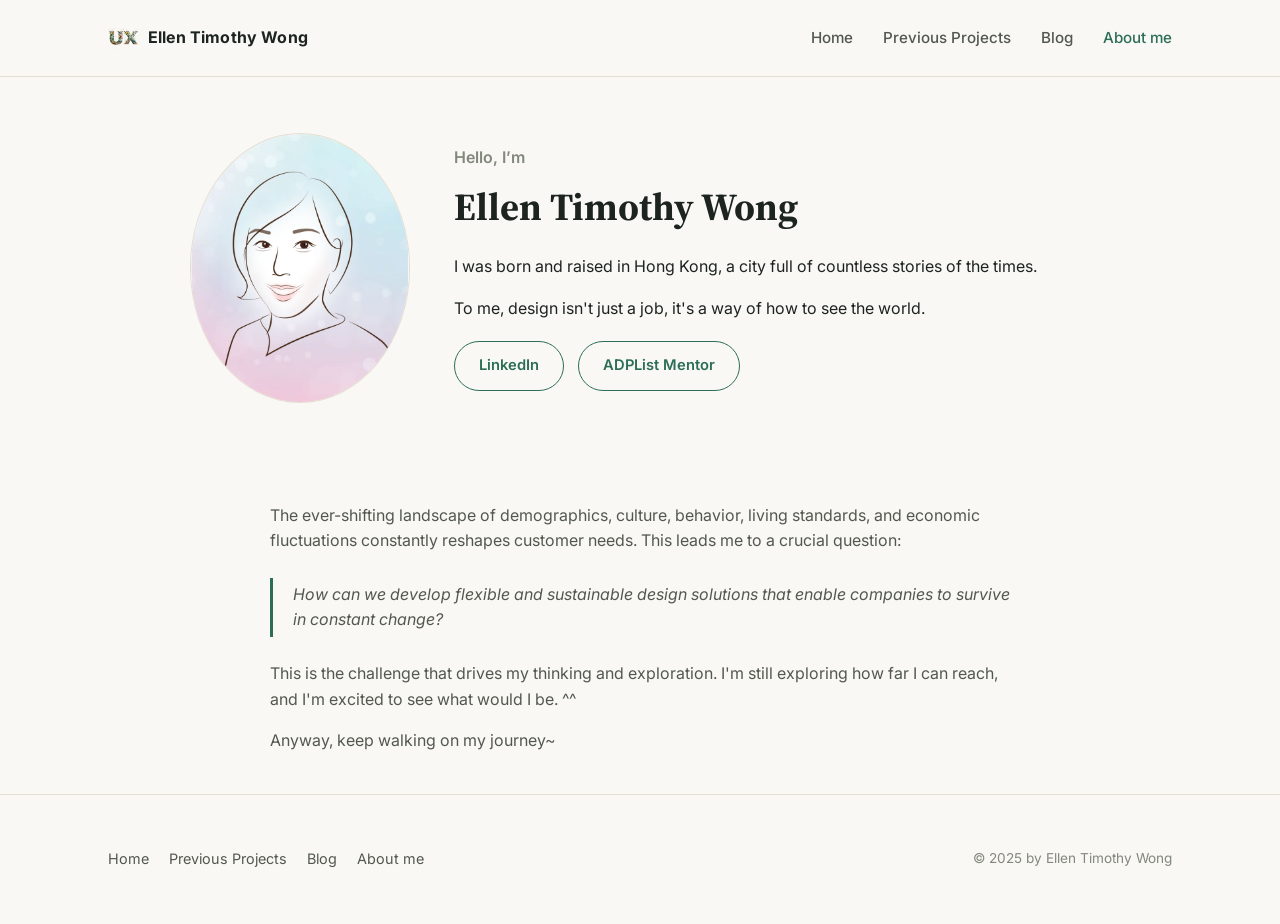
==== about.html @ ba53ab00 "Rebuild UX portfolio as static site for free GitHub Pages hosting Recreates the content and structur" ====
<!doctype html>
<html lang="en">
<head>
<meta charset="utf-8">
<meta name="viewport" content="width=device-width, initial-scale=1">
<title>About me — Ellen Timothy Wong</title>
<meta name="description" content="Hello, I'm Ellen Timothy Wong — UX Lead and Product Designer based in Hong Kong.">
<link rel="icon" href="assets/images/home/b53f86_a0198b83ae0848219d68e0c6fcc2b02c.png">
<link rel="stylesheet" href="styles.css">
</head>
<body>
<header class="site-header">
  <div class="wrap">
    <a class="brand" href="index.html"><img src="assets/images/home/b53f86_a0198b83ae0848219d68e0c6fcc2b02c.png" alt=""> Ellen Timothy Wong</a>
    <nav class="main-nav"><ul>
      <li><a href="index.html">Home</a></li>
<li><a href="previous-projects.html">Previous Projects</a></li>
<li><a href="blog.html">Blog</a></li>
<li><a href="about.html" class="active">About me</a></li>

    </ul></nav>
  </div>
</header>

<main>
  <section>
    <div class="wrap">
      <div class="about-hero">
        <img src="assets/images/about/b53f86_289a598f713044868aa3e4c9d0b4e3e5.jpg" alt="Ellen Timothy Wong">
        <div>
          <p style="color:var(--ink-faint);margin:0 0 6px;font-weight:600">Hello, I&rsquo;m</p>
          <h1>Ellen Timothy Wong</h1>
          <p>I was born and raised in Hong Kong, a city full of countless stories of the times.</p>
          <p>To me, design isn't just a job, it's a way of how to see the world.</p>
          <div class="link-row">
            <a class="btn btn-ghost" style="border-color:var(--accent);color:var(--accent)" href="https://www.linkedin.com/in/ellentw/" target="_blank" rel="noopener">LinkedIn</a>
            <a class="btn btn-ghost" style="border-color:var(--accent);color:var(--accent)" href="https://adplist.org/mentors/ellen-timothy-wong" target="_blank" rel="noopener">ADPList Mentor</a>
          </div>
        </div>
      </div>
    </div>
  </section>
  <section class="prose">
    <p>The ever-shifting landscape of demographics, culture, behavior, living standards, and economic fluctuations constantly reshapes customer needs. This leads me to a crucial question:</p>
    <blockquote>How can we develop flexible and sustainable design solutions that enable companies to survive in constant change?</blockquote>
    <p>This is the challenge that drives my thinking and exploration. I'm still exploring how far I can reach, and I'm excited to see what would I be. ^^</p>
    <p>Anyway, keep walking on my journey~</p>
  </section>
</main>
<footer class="site-footer">
  <div class="wrap">
    <nav><ul><li><a href="index.html">Home</a></li>
<li><a href="previous-projects.html">Previous Projects</a></li>
<li><a href="blog.html">Blog</a></li>
<li><a href="about.html">About me</a></li>
</ul></nav>
    <p class="copy">&copy; 2025 by Ellen Timothy Wong</p>
  </div>
</footer>
</body>
</html>
---- styles.css ----
/* Ellen Timothy Wong — UX Portfolio */

@import url('https://fonts.googleapis.com/css2?family=Inter:wght@400;500;600;700;800&family=Source+Serif+4:ital,opsz,wght@0,8..60,500;0,8..60,600;1,8..60,500&display=swap');

:root {
  --bg: #faf8f4;
  --bg-alt: #f1ede4;
  --surface: #ffffff;
  --ink: #1d2420;
  --ink-soft: #52584f;
  --ink-faint: #83887e;
  --accent: #2c6e58;
  --accent-dark: #1f4f3f;
  --accent-soft: #e6efe7;
  --border: #e4ded0;
  --radius: 14px;
  --shadow: 0 1px 2px rgba(29, 36, 32, 0.04), 0 8px 24px rgba(29, 36, 32, 0.06);
  --max: 1120px;
}

* { box-sizing: border-box; }

html { scroll-behavior: smooth; }

body {
  margin: 0;
  background: var(--bg);
  color: var(--ink);
  font-family: 'Inter', -apple-system, BlinkMacSystemFont, 'Segoe UI', sans-serif;
  line-height: 1.6;
  -webkit-font-smoothing: antialiased;
}

img { max-width: 100%; display: block; }

a { color: var(--accent); text-decoration: none; }
a:hover { color: var(--accent-dark); }

.serif { font-family: 'Source Serif 4', Georgia, serif; }

.wrap {
  max-width: var(--max);
  margin: 0 auto;
  padding: 0 28px;
}

/* ---------- Header ---------- */

.site-header {
  position: sticky;
  top: 0;
  z-index: 40;
  background: rgba(250, 248, 244, 0.92);
  backdrop-filter: blur(8px);
  border-bottom: 1px solid var(--border);
}

.site-header .wrap {
  display: flex;
  align-items: center;
  justify-content: space-between;
  height: 76px;
}

.brand {
  display: flex;
  align-items: center;
  gap: 10px;
  font-weight: 700;
  font-size: 1rem;
  color: var(--ink);
  letter-spacing: 0.01em;
}

.brand img { height: 30px; width: auto; }

.brand:hover { color: var(--ink); }

nav.main-nav ul {
  list-style: none;
  display: flex;
  gap: 30px;
  margin: 0;
  padding: 0;
}

nav.main-nav a {
  color: var(--ink-soft);
  font-weight: 500;
  font-size: 0.95rem;
}

nav.main-nav a:hover, nav.main-nav a.active { color: var(--accent); }

.nav-toggle { display: none; }

@media (max-width: 720px) {
  nav.main-nav ul {
    gap: 18px;
    flex-wrap: wrap;
    justify-content: flex-end;
  }
  .site-header .wrap { height: auto; padding: 16px 20px; flex-wrap: wrap; row-gap: 10px; }
}

/* ---------- Hero ---------- */

.hero {
  padding: 76px 0 56px;
  text-align: center;
}

.hero .eyebrow {
  display: flex;
  flex-wrap: wrap;
  gap: 10px;
  justify-content: center;
  margin-bottom: 22px;
}

.hero .eyebrow span {
  font-size: 0.78rem;
  letter-spacing: 0.06em;
  text-transform: uppercase;
  color: var(--accent-dark);
  background: var(--accent-soft);
  border: 1px solid #d3e4d8;
  padding: 5px 12px;
  border-radius: 999px;
}

.hero h1 {
  font-family: 'Source Serif 4', Georgia, serif;
  font-size: clamp(2.4rem, 5vw, 3.6rem);
  margin: 0 0 12px;
  letter-spacing: -0.01em;
}

.hero .role {
  font-size: 1.15rem;
  color: var(--ink-soft);
  max-width: 640px;
  margin: 0 auto;
}

/* ---------- Section shell ---------- */

section { padding: 56px 0; }

.section-head {
  display: flex;
  align-items: baseline;
  justify-content: space-between;
  gap: 16px;
  margin-bottom: 32px;
  flex-wrap: wrap;
}

.section-head h2 {
  font-family: 'Source Serif 4', Georgia, serif;
  font-size: 1.9rem;
  margin: 0;
}

.section-head p { color: var(--ink-faint); margin: 0; max-width: 46ch; }

/* ---------- Project cards ---------- */

.project-grid {
  display: grid;
  grid-template-columns: repeat(auto-fill, minmax(320px, 1fr));
  gap: 28px;
}

.project-card {
  background: var(--surface);
  border: 1px solid var(--border);
  border-radius: var(--radius);
  overflow: hidden;
  box-shadow: var(--shadow);
  display: flex;
  flex-direction: column;
  transition: transform 0.15s ease, box-shadow 0.15s ease;
}

.project-card:hover { transform: translateY(-3px); box-shadow: 0 4px 6px rgba(29,36,32,0.06), 0 16px 32px rgba(29,36,32,0.1); }

.project-card .thumb {
  aspect-ratio: 16 / 10;
  overflow: hidden;
  background: var(--bg-alt);
}

.project-card .thumb img { width: 100%; height: 100%; object-fit: cover; }

.project-card .body { padding: 22px 22px 24px; display: flex; flex-direction: column; gap: 10px; flex: 1; }

.project-card .client {
  font-size: 0.8rem;
  font-weight: 600;
  color: var(--accent);
  text-transform: uppercase;
  letter-spacing: 0.04em;
}

.project-card h3 {
  font-size: 1.1rem;
  margin: 0;
  line-height: 1.4;
  color: var(--ink);
}

.project-card .tasks {
  font-size: 0.85rem;
  color: var(--ink-faint);
  margin: 0;
}

.project-card .more {
  margin-top: auto;
  font-weight: 600;
  font-size: 0.9rem;
}

/* ---------- Testimonials ---------- */

.testimonial-grid {
  display: grid;
  grid-template-columns: repeat(auto-fill, minmax(300px, 1fr));
  gap: 24px;
}

.testimonial {
  background: var(--surface);
  border: 1px solid var(--border);
  border-radius: var(--radius);
  padding: 26px;
  display: flex;
  flex-direction: column;
  gap: 16px;
}

.testimonial blockquote {
  margin: 0;
  font-size: 0.96rem;
  color: var(--ink-soft);
}

.testimonial .who {
  display: flex;
  align-items: center;
  gap: 12px;
  margin-top: auto;
}

.testimonial .who img {
  width: 44px;
  height: 44px;
  border-radius: 50%;
  object-fit: cover;
  flex-shrink: 0;
}

.testimonial .who .name { font-weight: 600; font-size: 0.92rem; }
.testimonial .who .role { font-size: 0.8rem; color: var(--ink-faint); }
.testimonial .who .ctx { font-size: 0.76rem; color: var(--ink-faint); margin-top: 2px; }

/* ---------- Background / bio ---------- */

.bio-block { max-width: 72ch; }
.bio-block p { color: var(--ink-soft); }

.logo-strip {
  display: grid;
  grid-template-columns: repeat(auto-fit, minmax(120px, 1fr));
  gap: 24px;
  align-items: center;
  margin-top: 36px;
}

.logo-strip img {
  max-height: 34px;
  width: auto;
  margin: 0 auto;
  filter: grayscale(1);
  opacity: 0.6;
}

/* ---------- CTA ---------- */

.cta-band {
  background: var(--accent-dark);
  color: #fff;
  border-radius: 20px;
  padding: 48px 40px;
  text-align: center;
}

.cta-band h2 { color: #fff; margin: 0 0 10px; font-family: 'Source Serif 4', Georgia, serif; font-size: 1.8rem; }
.cta-band p { color: #d6e6dd; margin: 0 0 24px; }

.btn-row { display: flex; gap: 14px; justify-content: center; flex-wrap: wrap; }

.btn {
  display: inline-block;
  padding: 12px 24px;
  border-radius: 999px;
  font-weight: 600;
  font-size: 0.92rem;
  border: 1px solid transparent;
}

.btn-primary { background: #fff; color: var(--accent-dark); }
.btn-primary:hover { background: #eef4f0; color: var(--accent-dark); }

.btn-ghost { border-color: rgba(255,255,255,0.5); color: #fff; }
.btn-ghost:hover { border-color: #fff; color: #fff; background: rgba(255,255,255,0.08); }

/* ---------- Footer ---------- */

footer.site-footer {
  border-top: 1px solid var(--border);
  padding: 40px 0;
  margin-top: 40px;
}

footer.site-footer .wrap {
  display: flex;
  justify-content: space-between;
  align-items: center;
  flex-wrap: wrap;
  gap: 16px;
}

footer.site-footer nav ul {
  list-style: none;
  display: flex;
  gap: 20px;
  padding: 0;
  margin: 0;
  flex-wrap: wrap;
}

footer.site-footer nav a { color: var(--ink-soft); font-size: 0.9rem; }
footer.site-footer .copy { color: var(--ink-faint); font-size: 0.85rem; }

/* ---------- Case study / post pages ---------- */

.page-header {
  padding: 52px 0 32px;
  border-bottom: 1px solid var(--border);
}

.page-header .client {
  font-size: 0.85rem;
  font-weight: 600;
  color: var(--accent);
  text-transform: uppercase;
  letter-spacing: 0.05em;
  margin-bottom: 12px;
}

.page-header h1 {
  font-family: 'Source Serif 4', Georgia, serif;
  font-size: clamp(1.8rem, 4vw, 2.6rem);
  margin: 0 0 16px;
  line-height: 1.25;
}

.page-header .tasks {
  color: var(--ink-soft);
  font-size: 0.95rem;
}

.hero-image {
  margin: 36px 0 0;
  border-radius: var(--radius);
  overflow: hidden;
  border: 1px solid var(--border);
}

.prose { max-width: 74ch; margin: 0 auto; padding: 44px 0 0; }

.prose h2 {
  font-family: 'Source Serif 4', Georgia, serif;
  font-size: 1.5rem;
  margin: 44px 0 14px;
}

.prose h3 {
  font-size: 1.1rem;
  margin: 28px 0 8px;
  color: var(--ink);
}

.prose p { color: var(--ink-soft); margin: 0 0 16px; }

.prose ul, .prose ol { color: var(--ink-soft); padding-left: 22px; margin: 0 0 16px; }
.prose li { margin-bottom: 6px; }

.prose blockquote {
  border-left: 3px solid var(--accent);
  margin: 24px 0;
  padding: 4px 0 4px 20px;
  color: var(--ink-soft);
  font-style: italic;
}

.gallery {
  display: grid;
  grid-template-columns: repeat(auto-fill, minmax(260px, 1fr));
  gap: 16px;
  margin: 44px auto 0;
  max-width: var(--max);
}

.gallery img {
  width: 100%;
  border-radius: 10px;
  border: 1px solid var(--border);
  object-fit: cover;
}

.back-link {
  display: inline-block;
  margin: 40px auto 0;
  font-weight: 600;
}

.center-wrap { max-width: var(--max); margin: 0 auto; padding: 0 28px; }

/* ---------- Blog list ---------- */

.post-list { display: flex; flex-direction: column; gap: 0; max-width: 76ch; margin: 0 auto; }

.post-row {
  display: block;
  padding: 26px 0;
  border-bottom: 1px solid var(--border);
}

.post-row .meta {
  font-size: 0.8rem;
  color: var(--ink-faint);
  display: flex;
  gap: 10px;
  margin-bottom: 8px;
  flex-wrap: wrap;
}

.post-row .tag {
  background: var(--accent-soft);
  color: var(--accent-dark);
  padding: 2px 9px;
  border-radius: 999px;
  font-weight: 600;
}

.post-row h3 { margin: 0 0 8px; font-size: 1.2rem; color: var(--ink); }
.post-row p { margin: 0; color: var(--ink-soft); font-size: 0.95rem; }

/* ---------- About page ---------- */

.about-hero {
  display: grid;
  grid-template-columns: 220px 1fr;
  gap: 44px;
  align-items: center;
  max-width: 900px;
  margin: 0 auto;
}

.about-hero img {
  border-radius: 50%;
  border: 1px solid var(--border);
}

.about-hero h1 {
  font-family: 'Source Serif 4', Georgia, serif;
  font-size: clamp(1.8rem, 4vw, 2.4rem);
  margin: 0 0 14px;
}

@media (max-width: 620px) {
  .about-hero { grid-template-columns: 1fr; text-align: center; }
  .about-hero img { width: 160px; margin: 0 auto; }
}

.link-row { display: flex; gap: 14px; margin-top: 20px; flex-wrap: wrap; }
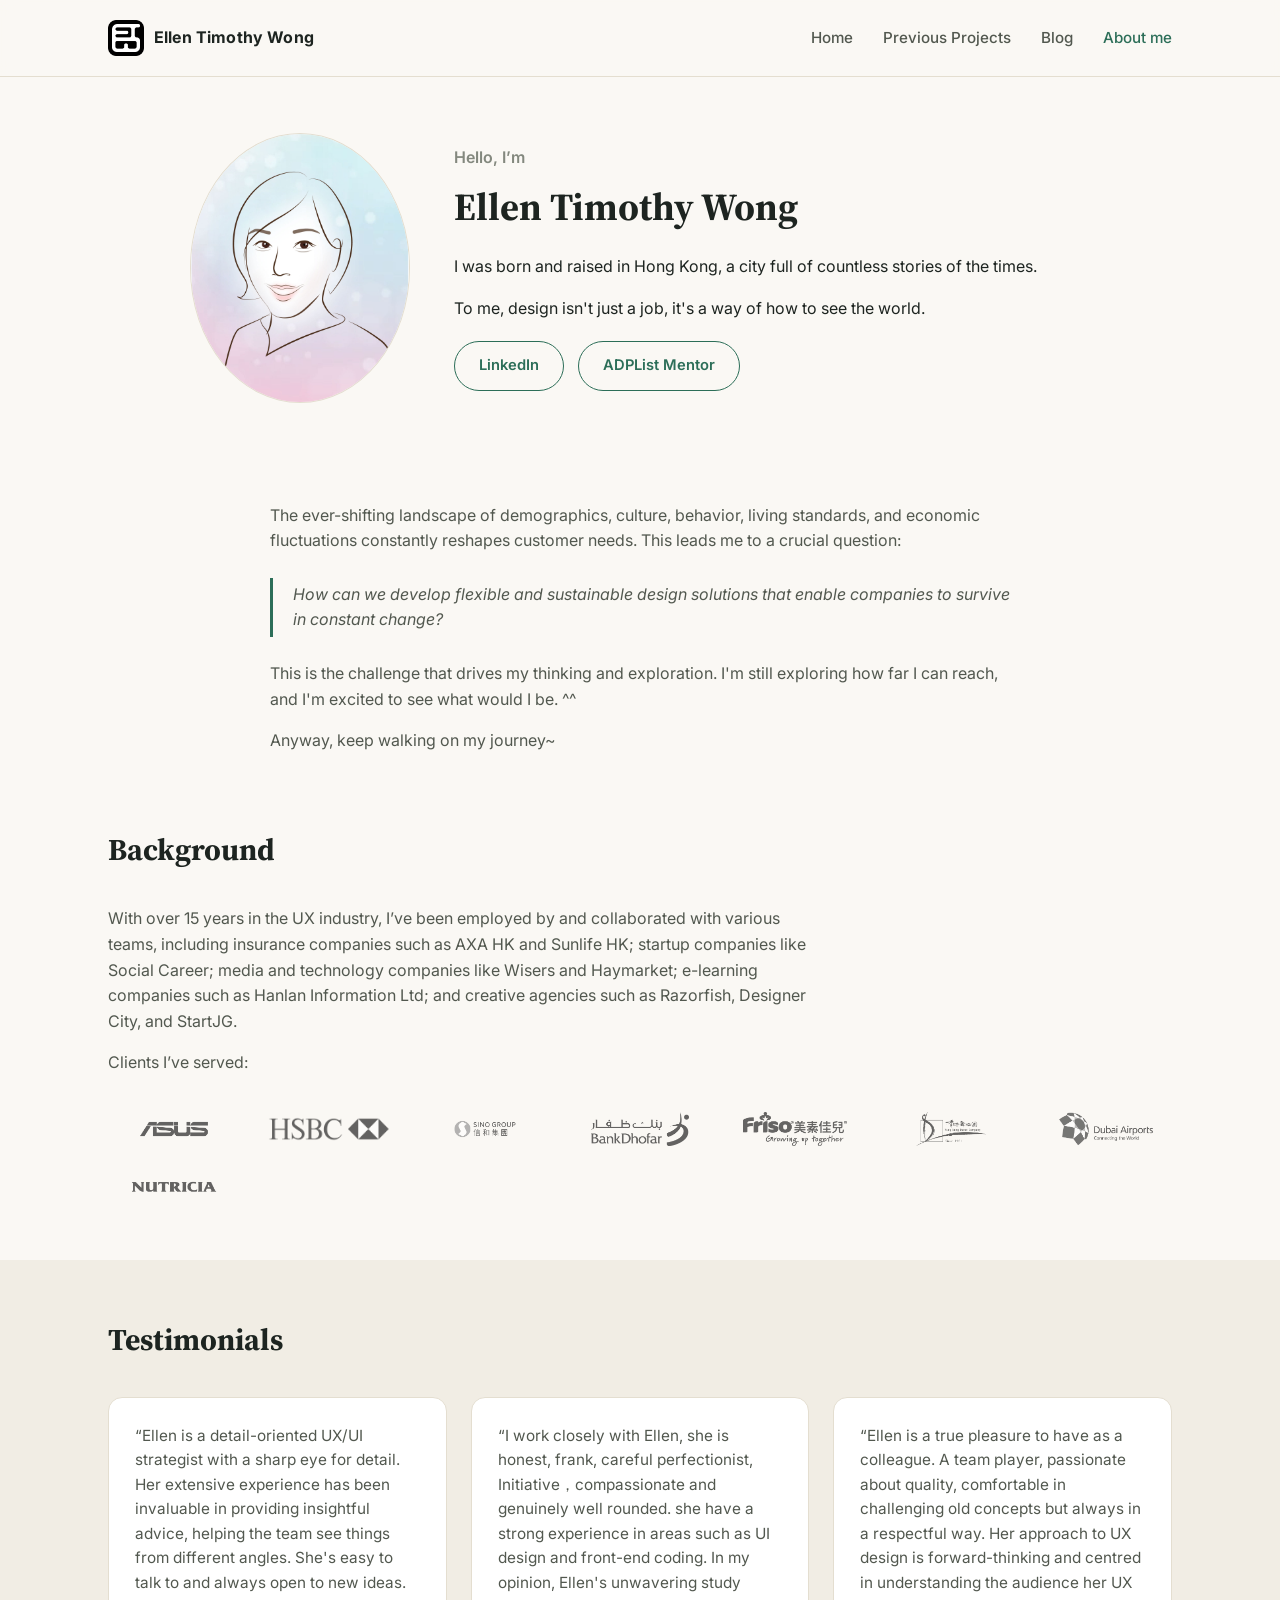
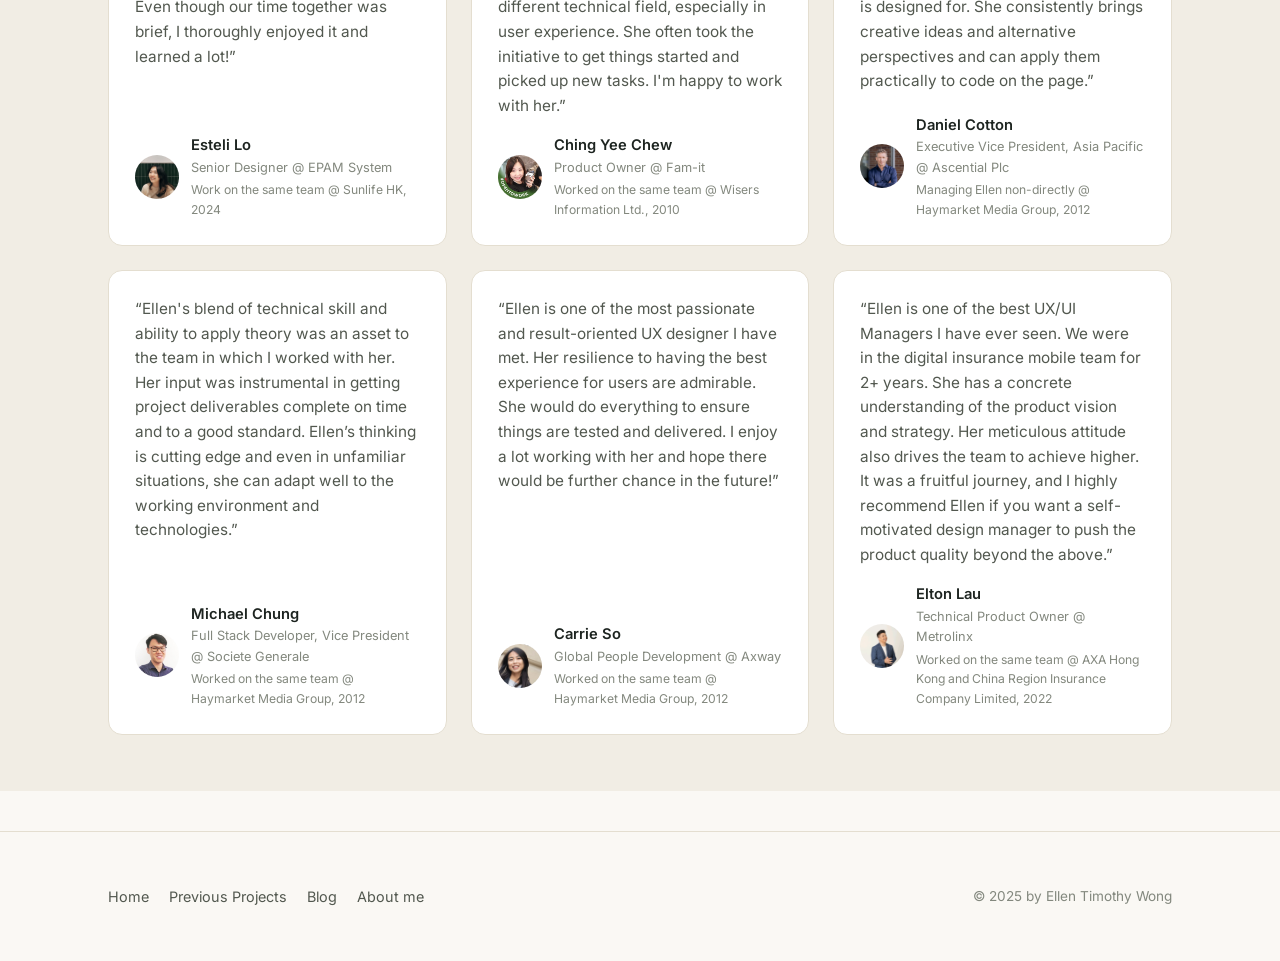
==== commit 51a6de57: "Rebuild home as split-screen layout; add new logo Home page becomes a full-viewport 10-column split " ====
--- a/about.html
+++ b/about.html
@@ -5,13 +5,13 @@
 <meta name="viewport" content="width=device-width, initial-scale=1">
 <title>About me — Ellen Timothy Wong</title>
 <meta name="description" content="Hello, I'm Ellen Timothy Wong — UX Lead and Product Designer based in Hong Kong.">
-<link rel="icon" href="assets/images/home/b53f86_a0198b83ae0848219d68e0c6fcc2b02c.png">
+<link rel="icon" href="assets/images/logo/logo.png">
 <link rel="stylesheet" href="styles.css">
 </head>
 <body>
 <header class="site-header">
   <div class="wrap">
-    <a class="brand" href="index.html"><img src="assets/images/home/b53f86_a0198b83ae0848219d68e0c6fcc2b02c.png" alt=""> Ellen Timothy Wong</a>
+    <a class="brand" href="index.html"><img src="assets/images/logo/logo.png" alt=""> Ellen Timothy Wong</a>
     <nav class="main-nav"><ul>
       <li><a href="index.html">Home</a></li>
 <li><a href="previous-projects.html">Previous Projects</a></li>
@@ -28,13 +28,13 @@
       <div class="about-hero">
         <img src="assets/images/about/b53f86_289a598f713044868aa3e4c9d0b4e3e5.jpg" alt="Ellen Timothy Wong">
         <div>
-          <p style="color:var(--ink-faint);margin:0 0 6px;font-weight:600">Hello, I&rsquo;m</p>
+          <p class="eyebrow-label">Hello, I&rsquo;m</p>
           <h1>Ellen Timothy Wong</h1>
           <p>I was born and raised in Hong Kong, a city full of countless stories of the times.</p>
           <p>To me, design isn't just a job, it's a way of how to see the world.</p>
           <div class="link-row">
-            <a class="btn btn-ghost" style="border-color:var(--accent);color:var(--accent)" href="https://www.linkedin.com/in/ellentw/" target="_blank" rel="noopener">LinkedIn</a>
-            <a class="btn btn-ghost" style="border-color:var(--accent);color:var(--accent)" href="https://adplist.org/mentors/ellen-timothy-wong" target="_blank" rel="noopener">ADPList Mentor</a>
+            <a class="btn btn-outline" href="https://www.linkedin.com/in/ellentw/" target="_blank" rel="noopener">LinkedIn</a>
+            <a class="btn btn-outline" href="https://adplist.org/mentors/ellen-timothy-wong" target="_blank" rel="noopener">ADPList Mentor</a>
           </div>
         </div>
       </div>
@@ -45,6 +45,100 @@
     <blockquote>How can we develop flexible and sustainable design solutions that enable companies to survive in constant change?</blockquote>
     <p>This is the challenge that drives my thinking and exploration. I'm still exploring how far I can reach, and I'm excited to see what would I be. ^^</p>
     <p>Anyway, keep walking on my journey~</p>
+  </section>
+
+  <section id="background">
+    <div class="wrap">
+      <div class="section-head"><h2>Background</h2></div>
+      <div class="bio-block">
+        <p>With over 15 years in the UX industry, I&rsquo;ve been employed by and collaborated with various teams, including insurance companies such as AXA HK and Sunlife HK; startup companies like Social Career; media and technology companies like Wisers and Haymarket; e-learning companies such as Hanlan Information Ltd; and creative agencies such as Razorfish, Designer City, and StartJG.</p>
+        <p>Clients I&rsquo;ve served:</p>
+      </div>
+      <div class="logo-strip">
+      <img src="assets/images/home/b53f86_54fc441d8a3f4e67a58def4b0f7df1f1.png" alt="ASUS" loading="lazy">
+      <img src="assets/images/home/b53f86_7603992903dd45faa028cbf52e5f4ffd.png" alt="HSBC" loading="lazy">
+      <img src="assets/images/home/b53f86_c19293a89fbf47ae852b85b80c5c8904.png" alt="Sino Group" loading="lazy">
+      <img src="assets/images/home/b53f86_c8cd9b7e0dab4da99bd2dc2da1934ebd.png" alt="BankDhofar" loading="lazy">
+      <img src="assets/images/home/b53f86_2b802264cbfb40149784b684e54583e6.png" alt="Friso" loading="lazy">
+      <img src="assets/images/home/b53f86_b63604b4c65f4b48b2992eada60c16bd.png" alt="Hong Kong Dance Company" loading="lazy">
+      <img src="assets/images/home/b53f86_01a44a2046bb4c0b84d632562392ccaa.png" alt="Dubai Airports" loading="lazy">
+      <img src="assets/images/home/b53f86_1e0cc1ab86394acf911649f8331d4310.png" alt="Nutricia" loading="lazy">
+      </div>
+    </div>
+  </section>
+
+  <section id="testimonials" class="section-tint">
+    <div class="wrap">
+      <div class="section-head"><h2>Testimonials</h2></div>
+      <div class="testimonial-grid">
+      <div class="testimonial">
+        <blockquote>&ldquo;Ellen is a detail-oriented UX/UI strategist with a sharp eye for detail. Her extensive experience has been invaluable in providing insightful advice, helping the team see things from different angles. She's easy to talk to and always open to new ideas. Even though our time together was brief, I thoroughly enjoyed it and learned a lot!&rdquo;</blockquote>
+        <div class="who">
+          <img src="assets/images/home/b53f86_8b87b69a48bd4ab1b61dafe7fd70d795.jpeg" alt="Esteli Lo">
+          <div>
+            <div class="name">Esteli Lo</div>
+            <div class="role">Senior Designer @ EPAM System</div>
+            <div class="ctx">Work on the same team @ Sunlife HK, 2024</div>
+          </div>
+        </div>
+      </div>
+      <div class="testimonial">
+        <blockquote>&ldquo;I work closely with Ellen, she is honest, frank, careful perfectionist, Initiative，compassionate and genuinely well rounded. she have a strong experience in areas such as UI design and front-end coding. In my opinion, Ellen's unwavering study different technical field, especially in user experience. She often took the initiative to get things started and picked up new tasks. I'm happy to work with her.&rdquo;</blockquote>
+        <div class="who">
+          <img src="assets/images/home/b53f86_a820b68172874fb8a241d5cd89f8101d.jpg" alt="Ching Yee Chew">
+          <div>
+            <div class="name">Ching Yee Chew</div>
+            <div class="role">Product Owner @ Fam-it</div>
+            <div class="ctx">Worked on the same team @ Wisers Information Ltd., 2010</div>
+          </div>
+        </div>
+      </div>
+      <div class="testimonial">
+        <blockquote>&ldquo;Ellen is a true pleasure to have as a colleague. A team player, passionate about quality, comfortable in challenging old concepts but always in a respectful way. Her approach to UX design is forward-thinking and centred in understanding the audience her UX is designed for. She consistently brings creative ideas and alternative perspectives and can apply them practically to code on the page.&rdquo;</blockquote>
+        <div class="who">
+          <img src="assets/images/home/b53f86_bbfd4b59b7174b78aa55f4ef027ac610.jpeg" alt="Daniel Cotton">
+          <div>
+            <div class="name">Daniel Cotton</div>
+            <div class="role">Executive Vice President, Asia Pacific @ Ascential Plc</div>
+            <div class="ctx">Managing Ellen non-directly @ Haymarket Media Group, 2012</div>
+          </div>
+        </div>
+      </div>
+      <div class="testimonial">
+        <blockquote>&ldquo;Ellen's blend of technical skill and ability to apply theory was an asset to the team in which I worked with her. Her input was instrumental in getting project deliverables complete on time and to a good standard. Ellen’s thinking is cutting edge and even in unfamiliar situations, she can adapt well to the working environment and technologies.&rdquo;</blockquote>
+        <div class="who">
+          <img src="assets/images/home/b53f86_fd244af2f2da4c0d9dbc7956914a80d1.jpeg" alt="Michael Chung">
+          <div>
+            <div class="name">Michael Chung</div>
+            <div class="role">Full Stack Developer, Vice President @ Societe Generale</div>
+            <div class="ctx">Worked on the same team @ Haymarket Media Group, 2012</div>
+          </div>
+        </div>
+      </div>
+      <div class="testimonial">
+        <blockquote>&ldquo;Ellen is one of the most passionate and result-oriented UX designer I have met. Her resilience to having the best experience for users are admirable. She would do everything to ensure things are tested and delivered. I enjoy a lot working with her and hope there would be further chance in the future!&rdquo;</blockquote>
+        <div class="who">
+          <img src="assets/images/home/b53f86_ceb49a70ee324f07bcd4fa211ee2adaf.jpeg" alt="Carrie So">
+          <div>
+            <div class="name">Carrie So</div>
+            <div class="role">Global People Development @ Axway</div>
+            <div class="ctx">Worked on the same team @ Haymarket Media Group, 2012</div>
+          </div>
+        </div>
+      </div>
+      <div class="testimonial">
+        <blockquote>&ldquo;Ellen is one of the best UX/UI Managers I have ever seen. We were in the digital insurance mobile team for 2+ years. She has a concrete understanding of the product vision and strategy. Her meticulous attitude also drives the team to achieve higher. It was a fruitful journey, and I highly recommend Ellen if you want a self-motivated design manager to push the product quality beyond the above.&rdquo;</blockquote>
+        <div class="who">
+          <img src="assets/images/home/b53f86_a50cc11e44f9413a87ca361932cbb19d.jpeg" alt="Elton Lau">
+          <div>
+            <div class="name">Elton Lau</div>
+            <div class="role">Technical Product Owner @ Metrolinx</div>
+            <div class="ctx">Worked on the same team @ AXA Hong Kong and China Region Insurance Company Limited, 2022</div>
+          </div>
+        </div>
+      </div>
+      </div>
+    </div>
   </section>
 </main>
 <footer class="site-footer">
--- a/styles.css
+++ b/styles.css
@@ -1,6 +1,6 @@
 /* Ellen Timothy Wong — UX Portfolio */
 
-@import url('https://fonts.googleapis.com/css2?family=Inter:wght@400;500;600;700;800&family=Source+Serif+4:ital,opsz,wght@0,8..60,500;0,8..60,600;1,8..60,500&display=swap');
+@import url('https://fonts.googleapis.com/css2?family=DM+Sans:opsz,wght@9..40,400;9..40,500;9..40,700&family=Gochi+Hand&family=Inter:wght@400;500;600;700;800&family=Source+Serif+4:ital,opsz,wght@0,8..60,500;0,8..60,600;1,8..60,500&display=swap');
 
 :root {
   --bg: #faf8f4;
@@ -16,6 +16,39 @@
   --radius: 14px;
   --shadow: 0 1px 2px rgba(29, 36, 32, 0.04), 0 8px 24px rgba(29, 36, 32, 0.06);
   --max: 1120px;
+
+  /* Home layout: 10-column grid, 64px margin, 32px gutter */
+  --grid-cols: 10;
+  --grid-margin: 64px;
+  --grid-gutter: 32px;
+  --link: #5f9ea0;
+  --display: 'Gochi Hand', 'Bradley Hand', cursive;
+  --sans: 'Google Sans', 'Product Sans', 'DM Sans', 'Inter', -apple-system, BlinkMacSystemFont, 'Segoe UI', sans-serif;
+
+  /* Type scale — change these, not the rules that consume them */
+  --fs-display: clamp(2.5rem, 4.2vw, 4rem); /* name, tops out at 64px */
+  --fs-body-lg: 18px;                       /* tagline */
+  --fs-body: 17px;                          /* nav, card titles */
+  --fs-meta: 15px;                          /* supporting lines */
+  --fs-label: 13px;                         /* uppercase eyebrows */
+
+  /* Spacing scale, 8px base. Use these instead of loose pixel values. */
+  --space-2: 8px;
+  --space-3: 12px;
+  --space-4: 16px;
+  --space-5: 24px;
+  --space-6: 32px;
+  --space-7: 40px;
+  --space-8: 48px;
+  --space-9: 64px;
+
+  /* Page frame: the top inset matches --grid-margin so the logo sits on a
+     square corner with the left edge of the name below it. */
+  --space-frame: var(--grid-margin);
+
+  /* Rail scroll: one full pass of a card set. Higher = slower. */
+  --rail-duration-a: 100s;
+  --rail-duration-b: 120s;
 }
 
 * { box-sizing: border-box; }
@@ -72,7 +105,7 @@
   letter-spacing: 0.01em;
 }
 
-.brand img { height: 30px; width: auto; }
+.brand img { height: 36px; width: auto; }
 
 .brand:hover { color: var(--ink); }
 
@@ -143,6 +176,11 @@
   margin: 0 auto;
 }
 
+/* Left-aligned, tighter hero for list pages (Blog, Previous Projects, ...) */
+.hero-compact { padding: 52px 0 8px; text-align: left; }
+.hero-compact h1 { font-size: 2.2rem; }
+.hero-compact .role { margin: 0; }
+
 /* ---------- Section shell ---------- */
 
 section { padding: 56px 0; }
@@ -316,6 +354,15 @@
 .btn-ghost { border-color: rgba(255,255,255,0.5); color: #fff; }
 .btn-ghost:hover { border-color: #fff; color: #fff; background: rgba(255,255,255,0.08); }
 
+/* Ghost button on a light ground */
+.btn-outline { border-color: var(--accent); color: var(--accent); }
+.btn-outline:hover { border-color: var(--accent-dark); color: var(--accent-dark); background: var(--accent-soft); }
+
+/* ---------- Section utilities ---------- */
+
+.section-tint { background: var(--bg-alt); }
+.eyebrow-label { color: var(--ink-faint); margin: 0 0 6px; font-weight: 600; }
+
 /* ---------- Footer ---------- */
 
 footer.site-footer {
@@ -421,11 +468,31 @@
   object-fit: cover;
 }
 
+.gallery figure {
+  margin: 0;
+}
+
+.gallery figure img {
+  aspect-ratio: 4 / 3;
+}
+
+.gallery figcaption {
+  margin-top: 8px;
+  font-size: 0.9rem;
+  color: var(--ink-soft);
+}
+
 .back-link {
   display: inline-block;
   margin: 40px auto 0;
   font-weight: 600;
 }
+
+/* Row that centres the "back" link at the foot of a case study or post */
+.back-row { text-align: center; }
+.back-row.is-spaced { padding-bottom: 40px; }
+
+.note-row { margin-top: 40px; }
 
 .center-wrap { max-width: var(--max); margin: 0 auto; padding: 0 28px; }
 
@@ -487,3 +554,275 @@
 }
 
 .link-row { display: flex; gap: 14px; margin-top: 20px; flex-wrap: wrap; }
+
+/* ================================================================
+   Home — split screen
+   Left  : columns 1–5   name / tagline / nav
+   Right : columns 7–10  two rails of slowly scrolling project cards
+   ================================================================ */
+
+body.home {
+  background: var(--surface);
+  font-family: var(--sans);
+  font-size: var(--fs-body);
+  /* The tinted panel stops at the viewport edge, but guard the axis anyway.
+     Vertical scroll stays available so a zoomed-in viewport is never trapped. */
+  overflow-x: hidden;
+}
+
+.home-split {
+  display: grid;
+  grid-template-columns: repeat(var(--grid-cols), 1fr);
+  /* One row, pinned to the viewport, so the tall rails are clipped
+     rather than stretching the row to their full content height. */
+  grid-template-rows: minmax(0, 1fr);
+  column-gap: var(--grid-gutter);
+  padding: 0 var(--grid-margin);
+  height: 100vh;
+  height: 100dvh;
+}
+
+.home-intro,
+.home-rail { min-height: 0; }
+
+/* ---------- Left ---------- */
+
+/* Logo and intro share the left cell: one pinned to the top of the
+   viewport, the other sitting low, so the column reads as a single edge. */
+.home-logo {
+  /* Explicit block: as a grid item this is blockified anyway, but in the
+     stacked mobile layout an inline <a> would drop the top padding. */
+  display: inline-block;
+  grid-column: 1 / span 2;
+  grid-row: 1;
+  align-self: start;
+  padding-top: var(--space-frame);
+  line-height: 0;
+}
+
+.home-logo img {
+  /* 52px: below ~48 the mark's inner counters start closing up; much above
+     this a solid-black mark out-weighs the light display type beside it. */
+  height: 52px;
+  width: auto;
+  transition: opacity 0.15s ease;
+}
+
+.home-logo:hover img { opacity: 0.75; }
+
+.home-logo:focus-visible {
+  outline: 2px solid var(--link);
+  outline-offset: 4px;
+  border-radius: 4px;
+}
+
+.home-intro {
+  grid-column: 1 / span 5;
+  grid-row: 1;
+  align-self: end;
+  /* Sits low, but never tighter than the frame or looser than 128px. */
+  padding-bottom: clamp(var(--space-9), 12vh, 128px);
+}
+
+.home-name {
+  font-family: var(--display);
+  font-weight: 400;
+  font-size: var(--fs-display);
+  line-height: 1.15;
+  margin: 0 0 var(--space-3);
+  color: var(--ink);
+}
+
+.home-role {
+  font-size: var(--fs-meta);
+  line-height: 1.4;
+  letter-spacing: 0.01em;
+  /* --ink-faint is only 3.6:1 on white and fails AA for body-size text. */
+  color: var(--ink-soft);
+  margin: 0 0 var(--space-6);
+}
+
+.home-tagline {
+  font-size: var(--fs-body-lg);
+  line-height: 1.55;
+  color: var(--ink);
+  margin: 0 0 var(--space-8);
+  max-width: 46em; /* caps line length on ultra-wide screens */
+}
+
+.home-nav ul {
+  list-style: none;
+  display: flex;
+  flex-wrap: wrap;
+  gap: var(--space-8);
+  margin: 0;
+  padding: 0;
+}
+
+.home-nav a {
+  font-size: var(--fs-body);
+  letter-spacing: 0.03em;
+  text-transform: uppercase;
+  color: var(--link);
+}
+
+.home-nav a:hover,
+.home-nav a:focus-visible {
+  color: var(--link);
+  text-decoration: underline;
+  text-underline-offset: 5px;
+}
+
+.home-nav a[aria-current='page'] { font-weight: 700; }
+
+/* ---------- Right ---------- */
+
+.home-rail {
+  grid-column: 7 / span 4;
+  position: relative;
+  display: grid;
+  grid-template-columns: repeat(2, 1fr);
+  column-gap: var(--grid-gutter);
+}
+
+/* Tinted panel bleeding off the right edge of the viewport */
+.home-rail::before {
+  content: '';
+  position: absolute;
+  top: 0;
+  bottom: 0;
+  left: calc(var(--grid-gutter) * -2);
+  right: calc(var(--grid-margin) * -1);
+  background: var(--bg-alt);
+  z-index: 0;
+}
+
+.rail-col {
+  position: relative;
+  z-index: 1;
+  height: 100%;
+  overflow: hidden;
+}
+
+.rail-track {
+  display: flex;
+  flex-direction: column;
+}
+
+.rail-set {
+  display: flex;
+  flex-direction: column;
+  gap: var(--grid-gutter);
+  padding-bottom: var(--grid-gutter); /* must equal gap: it forms the loop seam */
+}
+
+/* Two identical sets stacked, so -50% lands exactly on the seam. */
+.rail-col.is-looping .rail-track {
+  animation: rail-scroll var(--rail-duration) linear infinite;
+  animation-delay: var(--rail-delay, 0s);
+  will-change: transform;
+}
+
+/* Slightly different speeds keep the two columns from marching in step. */
+.rail-col-a { --rail-duration: var(--rail-duration-a); }
+.rail-col-b { --rail-duration: var(--rail-duration-b); --rail-delay: -30s; }
+
+@keyframes rail-scroll {
+  from { transform: translateY(0); }
+  to   { transform: translateY(-50%); }
+}
+
+/* Let people stop the drift to read or click a card */
+.home-rail:hover .rail-track,
+.home-rail:focus-within .rail-track { animation-play-state: paused; }
+
+.rail-card {
+  background: var(--surface);
+  border-radius: 10px;
+  overflow: hidden;
+  box-shadow: 0 1px 2px rgba(29, 36, 32, 0.05), 0 6px 18px rgba(29, 36, 32, 0.06);
+  display: block;
+  transition: transform 0.15s ease, box-shadow 0.15s ease;
+}
+
+.rail-card:hover { transform: translateY(-2px); box-shadow: 0 4px 8px rgba(29,36,32,0.07), 0 14px 30px rgba(29,36,32,0.11); }
+
+.rail-card:focus-visible {
+  outline: 2px solid var(--link);
+  outline-offset: 3px;
+}
+
+.rail-card .thumb { aspect-ratio: 16 / 10; background: var(--bg-alt); }
+.rail-card .thumb img { width: 100%; height: 100%; object-fit: cover; }
+
+.rail-card .body { padding: var(--space-4) var(--space-4) var(--space-5); display: flex; flex-direction: column; gap: var(--space-2); }
+
+.rail-card .client {
+  font-size: var(--fs-label);
+  font-weight: 600;
+  color: var(--accent);
+  text-transform: uppercase;
+  letter-spacing: 0.05em;
+}
+
+.rail-card h2 {
+  font-size: var(--fs-body);
+  font-weight: 700;
+  line-height: 1.35;
+  margin: 0;
+  color: var(--ink);
+}
+
+.rail-card .tasks { font-size: var(--fs-meta); line-height: 1.4; color: var(--ink-faint); margin: 0; }
+.rail-card .more { font-size: var(--fs-meta); font-weight: 500; color: var(--accent); margin-top: 4px; }
+
+/* ---------- Home: laptop widths ----------
+   Keep the 10-column grid, but give the rails two more columns so the
+   card titles don't shred into six-line stacks. */
+
+@media (min-width: 901px) and (max-width: 1280px) {
+  :root {
+    --grid-margin: 40px;
+    --fs-display: clamp(1.75rem, 3.3vw, 2.75rem);
+  }
+  .home-intro { grid-column: 1 / span 4; }
+  .home-rail { grid-column: 6 / span 5; }
+  .home-nav ul { gap: 18px 26px; }
+}
+
+/* ---------- Home: narrow screens ---------- */
+
+@media (max-width: 900px) {
+  .home-split {
+    display: block;
+    height: auto;
+    padding: 0 24px 56px;
+  }
+
+  .home-logo { padding-top: var(--space-6); }
+  .home-logo img { height: 44px; }
+
+  .home-intro { padding: var(--space-6) 0 var(--space-7); }
+  .home-role { margin-bottom: var(--space-5); }
+  .home-tagline { margin-bottom: var(--space-6); }
+  .home-nav ul { gap: var(--space-5) var(--space-6); }
+
+  .home-rail {
+    display: grid;
+    grid-template-columns: repeat(auto-fill, minmax(260px, 1fr));
+    gap: 24px;
+    overflow: visible;
+  }
+
+  .home-rail::before { display: none; }
+
+  .rail-col { height: auto; overflow: visible; }
+  .rail-col.is-looping .rail-track { animation: none; }
+  .rail-set { padding-bottom: 24px; }
+  .rail-set[aria-hidden='true'] { display: none; }
+}
+
+@media (prefers-reduced-motion: reduce) {
+  .rail-col.is-looping .rail-track { animation: none; }
+  .rail-col { overflow-y: auto; }
+}
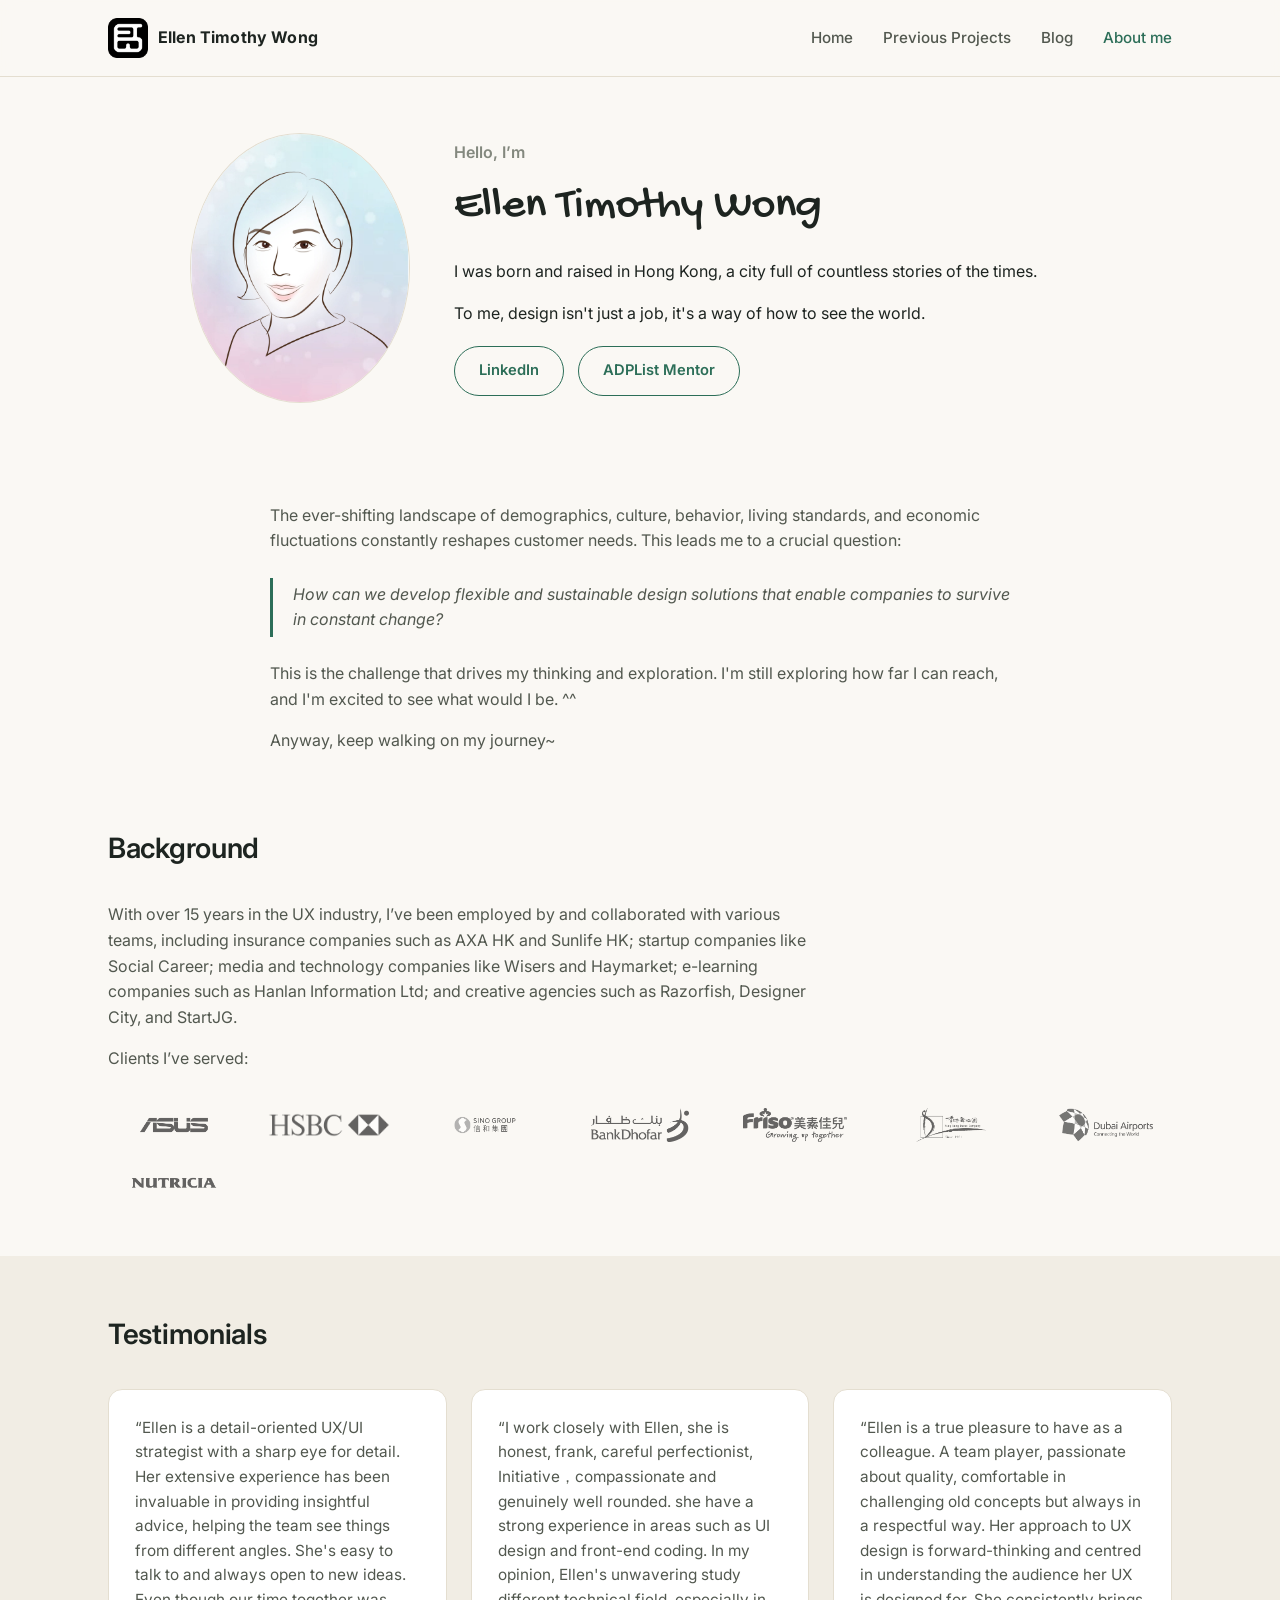
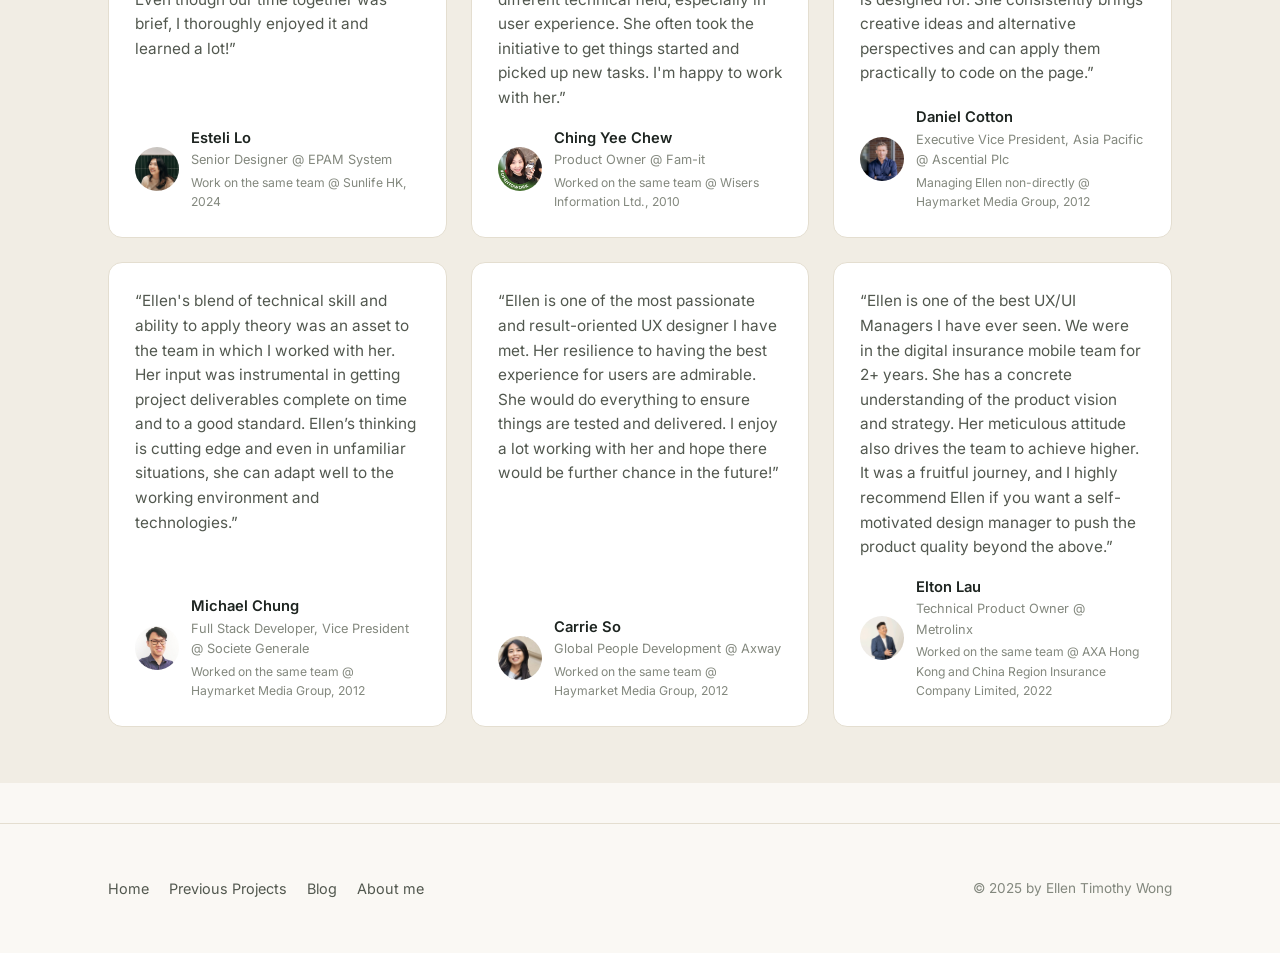
==== commit cfcfffc7: "Align title typography and standardise page photos Typography: - Scope Gochi Hand to page titles onl" ====
--- a/about.html
+++ b/about.html
@@ -6,6 +6,9 @@
 <title>About me — Ellen Timothy Wong</title>
 <meta name="description" content="Hello, I'm Ellen Timothy Wong — UX Lead and Product Designer based in Hong Kong.">
 <link rel="icon" href="assets/images/logo/logo.png">
+<link rel="preconnect" href="https://fonts.googleapis.com">
+<link rel="preconnect" href="https://fonts.gstatic.com" crossorigin>
+<link rel="stylesheet" href="https://fonts.googleapis.com/css2?family=DM+Sans:opsz,wght@9..40,400;9..40,500;9..40,700&family=Gochi+Hand&family=Inter:wght@400;500;600;700;800&display=swap">
 <link rel="stylesheet" href="styles.css">
 </head>
 <body>
--- a/styles.css
+++ b/styles.css
@@ -1,6 +1,7 @@
 /* Ellen Timothy Wong — UX Portfolio */
 
-@import url('https://fonts.googleapis.com/css2?family=DM+Sans:opsz,wght@9..40,400;9..40,500;9..40,700&family=Gochi+Hand&family=Inter:wght@400;500;600;700;800&family=Source+Serif+4:ital,opsz,wght@0,8..60,500;0,8..60,600;1,8..60,500&display=swap');
+/* Fonts are linked from each page's <head> — an @import here would chain
+   HTML -> styles.css -> googleapis -> gstatic before a title can paint. */
 
 :root {
   --bg: #faf8f4;
@@ -22,8 +23,13 @@
   --grid-margin: 64px;
   --grid-gutter: 32px;
   --link: #5f9ea0;
-  --display: 'Gochi Hand', 'Bradley Hand', cursive;
-  --sans: 'Google Sans', 'Product Sans', 'DM Sans', 'Inter', -apple-system, BlinkMacSystemFont, 'Segoe UI', sans-serif;
+  /* Gochi Hand carries no CJK, so name the CJK faces explicitly — otherwise
+     the Chinese posts fall through to whatever `cursive` maps to. */
+  --display: 'Gochi Hand', 'Bradley Hand', 'PingFang HK', 'PingFang TC',
+             'Microsoft JhengHei', 'Noto Sans TC', cursive;
+  /* Google Sans and Product Sans are Google-internal and ship on no visitor's
+     machine, so DM Sans was always the face doing this job. */
+  --sans: 'DM Sans', 'Inter', -apple-system, BlinkMacSystemFont, 'Segoe UI', sans-serif;
 
   /* Type scale — change these, not the rules that consume them */
   --fs-display: clamp(2.5rem, 4.2vw, 4rem); /* name, tops out at 64px */
@@ -69,7 +75,20 @@
 a { color: var(--accent); text-decoration: none; }
 a:hover { color: var(--accent-dark); }
 
-.serif { font-family: 'Source Serif 4', Georgia, serif; }
+/* ---------- Title face ----------
+   Gochi Hand carries the page title and nothing else — one identity moment
+   per page, the same face as the home name. It has a single 400 weight and
+   no italic, so it cannot carry a heading hierarchy; everything below the
+   title runs on the text face. Titles need a little extra size to match the
+   optical weight of a text face at the same nominal size. */
+
+.hero h1,
+.page-header h1,
+.about-hero h1 {
+  font-family: var(--display);
+  font-weight: 400;
+  letter-spacing: 0;
+}
 
 .wrap {
   max-width: var(--max);
@@ -105,7 +124,7 @@
   letter-spacing: 0.01em;
 }
 
-.brand img { height: 36px; width: auto; }
+.brand img { height: 40px; width: auto; }
 
 .brand:hover { color: var(--ink); }
 
@@ -163,10 +182,9 @@
 }
 
 .hero h1 {
-  font-family: 'Source Serif 4', Georgia, serif;
-  font-size: clamp(2.4rem, 5vw, 3.6rem);
+  /* Face and weight come from the shared "Title face" rule above. */
+  font-size: clamp(2.8rem, 5.6vw, 4rem);
   margin: 0 0 12px;
-  letter-spacing: -0.01em;
 }
 
 .hero .role {
@@ -178,7 +196,7 @@
 
 /* Left-aligned, tighter hero for list pages (Blog, Previous Projects, ...) */
 .hero-compact { padding: 52px 0 8px; text-align: left; }
-.hero-compact h1 { font-size: 2.2rem; }
+.hero-compact h1 { font-size: 2.5rem; }
 .hero-compact .role { margin: 0; }
 
 /* ---------- Section shell ---------- */
@@ -195,8 +213,9 @@
 }
 
 .section-head h2 {
-  font-family: 'Source Serif 4', Georgia, serif;
-  font-size: 1.9rem;
+  font-size: 1.75rem;
+  font-weight: 600;
+  letter-spacing: -0.01em;
   margin: 0;
 }
 
@@ -334,7 +353,7 @@
   text-align: center;
 }
 
-.cta-band h2 { color: #fff; margin: 0 0 10px; font-family: 'Source Serif 4', Georgia, serif; font-size: 1.8rem; }
+.cta-band h2 { color: #fff; margin: 0 0 10px; font-size: 1.8rem; font-weight: 600; letter-spacing: -0.01em; }
 .cta-band p { color: #d6e6dd; margin: 0 0 24px; }
 
 .btn-row { display: flex; gap: 14px; justify-content: center; flex-wrap: wrap; }
@@ -408,8 +427,7 @@
 }
 
 .page-header h1 {
-  font-family: 'Source Serif 4', Georgia, serif;
-  font-size: clamp(1.8rem, 4vw, 2.6rem);
+  font-size: clamp(1.95rem, 4.2vw, 2.7rem);
   margin: 0 0 16px;
   line-height: 1.25;
 }
@@ -418,6 +436,12 @@
   color: var(--ink-soft);
   font-size: 0.95rem;
 }
+
+/* ---------- Page photo: hero band ----------
+   Every page's lead image occupies the same 16:10 band, whatever the source
+   file measures, so the fold sits at the same height on every page.
+   The case-study photos are already 16:10 and are not cropped; the two 16:9
+   blog photos lose ~10% of their height. */
 
 .hero-image {
   margin: 36px 0 0;
@@ -426,18 +450,32 @@
   border: 1px solid var(--border);
 }
 
+.hero-image img {
+  width: 100%;
+  aspect-ratio: 16 / 10;
+  object-fit: cover;
+}
+
 .prose { max-width: 74ch; margin: 0 auto; padding: 44px 0 0; }
 
 .prose h2 {
-  font-family: 'Source Serif 4', Georgia, serif;
-  font-size: 1.5rem;
+  font-size: 1.6rem;
+  font-weight: 600;
+  letter-spacing: -0.01em;
   margin: 44px 0 14px;
 }
 
+/* h3 was 17.6px/700 against 16px/700 body <strong> — a 1.6px difference that
+   read as bold body text, on pages carrying up to 15 of them. Separation now
+   comes from colour and tracking rather than size. */
+
 .prose h3 {
-  font-size: 1.1rem;
-  margin: 28px 0 8px;
-  color: var(--ink);
+  font-size: 0.94rem;
+  font-weight: 600;
+  letter-spacing: 0.06em;
+  text-transform: uppercase;
+  color: var(--accent);
+  margin: 32px 0 10px;
 }
 
 .prose p { color: var(--ink-soft); margin: 0 0 16px; }
@@ -453,27 +491,35 @@
   font-style: italic;
 }
 
+/* ---------- Page photo: galleries ----------
+   One tile shape everywhere. Source images run from 0.66 to 4.18 in aspect
+   ratio (portrait posters through wide flow diagrams), so the tile — not the
+   photo — sets the grid: a 4:3 frame, contained so nothing is cropped out of
+   a diagram, on the surface colour so white-background screenshots sit
+   seamlessly inside it. Matches .wrap's 28px gutter so galleries line up with
+   the header and prose above them. */
+
 .gallery {
   display: grid;
-  grid-template-columns: repeat(auto-fill, minmax(260px, 1fr));
-  gap: 16px;
+  grid-template-columns: repeat(auto-fill, minmax(300px, 1fr));
+  gap: 20px;
   margin: 44px auto 0;
   max-width: var(--max);
+  padding: 0 28px;
 }
 
 .gallery img {
   width: 100%;
+  aspect-ratio: 4 / 3;
+  object-fit: contain;
+  background: var(--surface);
+  padding: 8px;
   border-radius: 10px;
   border: 1px solid var(--border);
-  object-fit: cover;
 }
 
 .gallery figure {
   margin: 0;
-}
-
-.gallery figure img {
-  aspect-ratio: 4 / 3;
 }
 
 .gallery figcaption {
@@ -543,8 +589,7 @@
 }
 
 .about-hero h1 {
-  font-family: 'Source Serif 4', Georgia, serif;
-  font-size: clamp(1.8rem, 4vw, 2.4rem);
+  font-size: clamp(2.1rem, 4.6vw, 2.8rem);
   margin: 0 0 14px;
 }
 
@@ -601,9 +646,7 @@
 }
 
 .home-logo img {
-  /* 52px: below ~48 the mark's inner counters start closing up; much above
-     this a solid-black mark out-weighs the light display type beside it. */
-  height: 52px;
+  height: 40px;
   width: auto;
   transition: opacity 0.15s ease;
 }
@@ -800,7 +843,6 @@
   }
 
   .home-logo { padding-top: var(--space-6); }
-  .home-logo img { height: 44px; }
 
   .home-intro { padding: var(--space-6) 0 var(--space-7); }
   .home-role { margin-bottom: var(--space-5); }
